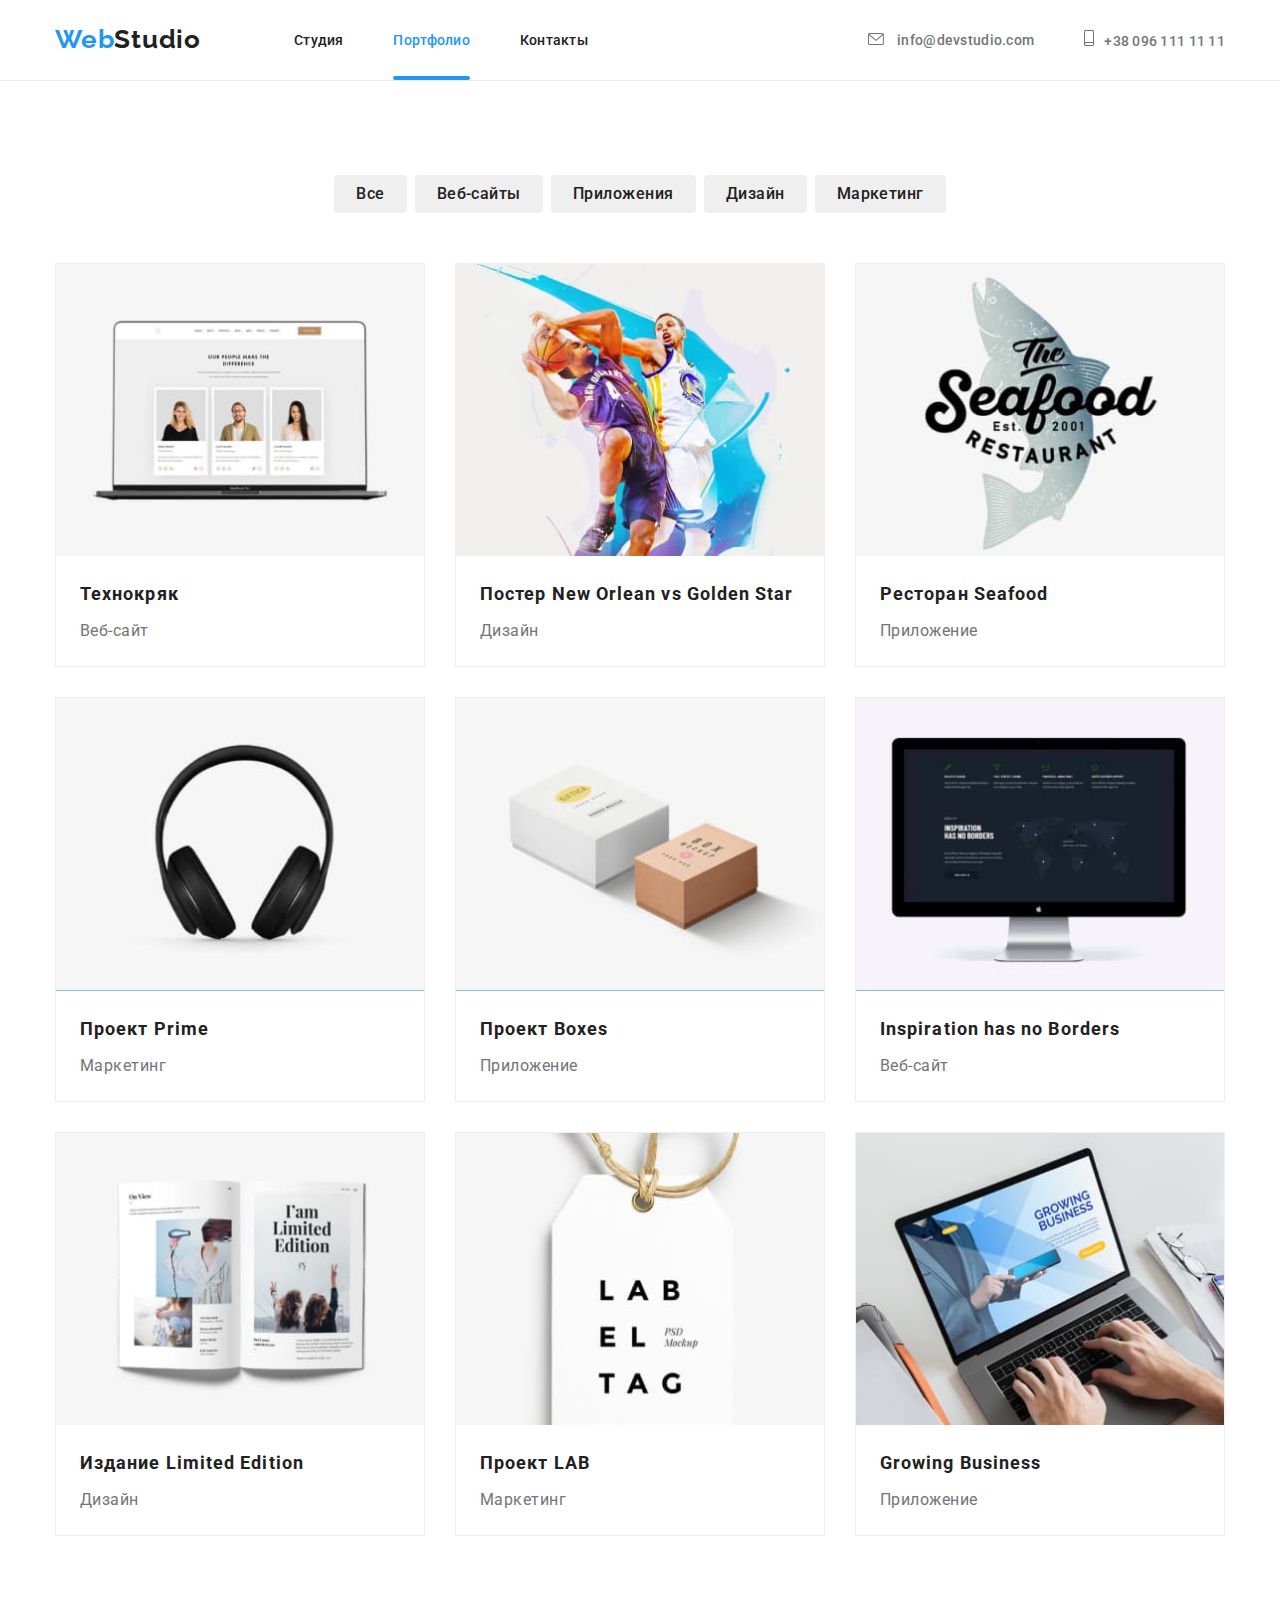
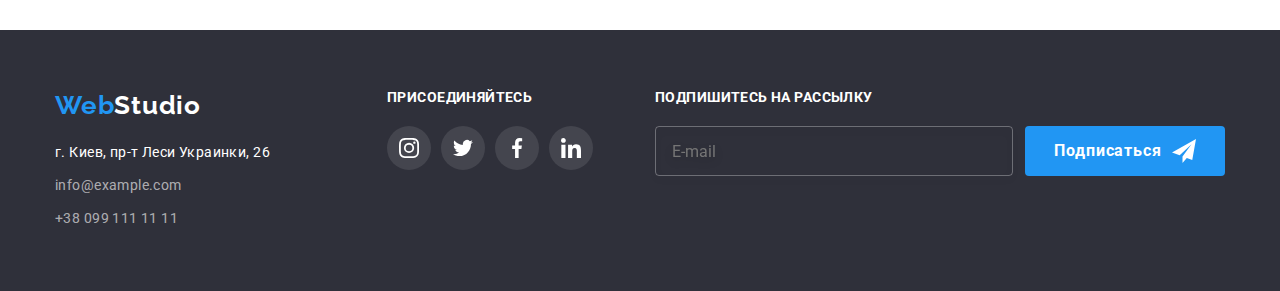
==== portfolio.html @ d8087ea6 "Initial commit" ====
<!DOCTYPE html>
<html lang="ru">
    <head>
        <meta charset="UTF-8">
        <meta name="viewport" content="width=device-width, initial-scale=1.0">
        <meta http-equiv="X-UA-Compatible" content="IE=Edge">
        <title>WebStudio Portfolio</title>
        <link rel="stylesheet" href="https://cdnjs.cloudflare.com/ajax/libs/modern-normalize/1.0.0/modern-normalize.min.css">
        <link rel="preconnect" href="https://fonts.gstatic.com">
        <link href="https://fonts.googleapis.com/css2?family=Raleway:wght@700&family=Roboto:wght@400;500;700;900&display=swap"
            rel="stylesheet">
        <link rel="stylesheet" href="./css/styles.css">
        <link rel="stylesheet" href="./css/main.css">
    </head>

    <body>
            <header class="header">
                <div class="container header__container">
                    <nav class="navigation">
                        <a href="./index.html" class="logo link">Web<span class="logo__text--dark">Studio</span></a>
                        <ul class="list navigation__list">
                            <li class="navigation__item"><a class="link navigation__link"
                                    href="./index.html">Студия</a>
                            </li>
                            <li class="navigation__item"><a class="link navigation__link navigation__link--current" href="./portfolio.html">Портфолио</a>
                            </li>
                            <li class="navigation__item"><a class="link navigation__link" href="">Контакты</a></li>
                        </ul>
                    </nav>
                    <ul class="list contacts">
                        <li class="contacts__item">
                            <a class="link contacts__link" href="mailto:info@devstudio.com">
                                <svg class="contacts__icon--envelope">
                                    <use href="./images/sprite.svg#icon-envelope"></use>
                                </svg>
                                info@devstudio.com
                            </a>
                        </li>
                        <li class="contacts__item">
                            <a class="link contacts__link" href="tel:+380961111111">
                                <svg class="contacts__icon--smartphone">
                                    <use href="./images/sprite.svg#icon-smartphone"></use>
                                </svg>+38 096 111 11 11</a>
                        </li>
                    </ul>
                </div>
            </header>

        <main>
            <section class="portfolio__section">
                <div class="container">
                    <h1 class="portfolio__title--visually-hidden">Портфолио</h1>
                <ul class="list filter__list">
                    <li class="list filter__item"><button type="button" class="filter__button link">Все</button></li>
                    <li class="list filter__item"><button type="button" class="filter__button link">Веб-сайты</button></li>
                    <li class="list filter__item"><button type="button" class="filter__button link">Приложения</button></li>
                    <li class="list filter__item"><button type="button" class="filter__button link">Дизайн</button></li>
                    <li class="list filter__item"><button type="button" class="filter__button link">Маркетинг</button></li>
                </ul>
                <ul class="list portfolio__list">
                    <li class="portfolio__card item">
                        <a class="link portfolio__link" href="">
                            <div class="portfolio__thumb">
                                <img src="./images/portfolio1.jpg" width="370" alt="карточки с персональными данными и фотографиями людей на экране ноутбука">
                                <div class="portfolio__overley">
                                    <p class="portfolio__overley-text">Технокряк это современная площадка распространения коронавируса. Компании используют эту платформу для цифрового
                                        шпионажа и атак на защищённые сервера конкурентов.</p>
                                </div>
                            </div>
                            <div class="portfolio__label">
                                <h2 class="portfolio__subtitle">Технокряк</h2>
                                <p class="portfolio__type">Веб-сайт</p>
                            </div>
                        </a>
                    </li>
                    <li class="portfolio__card item">
                        <a class="link portfolio__link" href="">
                            <div class="portfolio__thumb">
                                <img src="./images/portfolio2.jpg" width="370"
                                    alt="два баскетболиста из команд New Orlean и Golden Star в прыжке борятся за мяч">
                                <div class="portfolio__overley">
                                    <p class="">Технокряк это современная площадка распространения коронавируса. Компании
                                        используют эту платформу для цифрового
                                        шпионажа и атак на защищённые сервера конкурентов.</p>
                                </div>
                            </div>
                            <div class="portfolio__label">
                                <h2 class="portfolio__subtitle">Постер New Orlean vs Golden Star</h2>
                                <p class="portfolio__type">Дизайн</p>
                            </div>
                        </a>
                    </li>
                    <li class="portfolio__card item">
                        <a class="link portfolio__link" href="">
                            <div class="portfolio__thumb">
                                <img src="./images/portfolio3.jpg" width="370" alt="логотип ресторана Сиафуд на котором изображена форель">
                                <div class="portfolio__overley">
                                    <p class="">Технокряк это современная площадка распространения коронавируса. Компании
                                        используют эту платформу для цифрового
                                        шпионажа и атак на защищённые сервера конкурентов.</p>
                                </div>
                            </div>
                            <div class="portfolio__label">
                                <h2 class="portfolio__subtitle">Ресторан Seafood</h2>
                                <p class="portfolio__type">Приложение</p>
                            </div>
                        </a>
                    </li>
                    <li class="portfolio__card item">
                        <a class="link portfolio__link" href="">
                            <div class="portfolio__thumb">
                                <img src="./images/portfolio4.jpg" width="370" alt="черные студийные радио наушники">
                                <div class="portfolio__overley">
                                    <p class="">Технокряк это современная площадка распространения коронавируса. Компании
                                        используют эту платформу для цифрового
                                        шпионажа и атак на защищённые сервера конкурентов.</p>
                                </div>
                            </div>
                            <div class="portfolio__label">
                                <h2 class="portfolio__subtitle">Проект Prime</h2>
                                <p class="portfolio__type">Маркетинг</p>
                            </div>
                        </a>
                    </li>
                    <li class="portfolio__card item">
                        <a class="link portfolio__link" href="">
                            <div class="portfolio__thumb">
                                <img src="./images/portfolio5.jpg" width="370" alt="две коробки разных цветов и размеров с логотипами Boxes">
                                <div class="portfolio__overley">
                                    <p class="">Технокряк это современная площадка распространения коронавируса. Компании
                                        используют эту платформу для цифрового
                                        шпионажа и атак на защищённые сервера конкурентов.</p>
                                </div>
                            </div>
                           <div class="portfolio__label">
                               <h2 class="portfolio__subtitle">Проект Boxes</h2>
                               <p class="portfolio__type">Приложение</p>
                           </div>
                        </a>
                    </li>
                    <li class="portfolio__card item">
                        <a class="link portfolio__link" href="">
                            <div class="portfolio__thumb">
                                <img src="./images/portfolio6.jpg" width="370" 
                                alt="станица вдохновляющего сайта Inspiration has no Borders на экране компьютера">
                                <div class="portfolio__overley">
                                    <p class="">Технокряк это современная площадка распространения коронавируса. Компании
                                        используют эту платформу для цифрового
                                        шпионажа и атак на защищённые сервера конкурентов.</p>
                                </div>
                            </div>
                            <div class="portfolio__label">
                                <h2 class="portfolio__subtitle">Inspiration has no Borders</h2>
                                <p class="portfolio__type">Веб-сайт</p>
                            </div>
                        </a>
                    </li>
                    <li class="portfolio__card item">
                        <a class="link portfolio__link" href="">
                            <div class="portfolio__thumb">
                                <img src="./images/portfolio7.jpg" width="370" alt="развернутая страница шикарной книги издания Limited Edition">
                                <div class="portfolio__overley">
                                    <p class="">Технокряк это современная площадка распространения коронавируса. Компании
                                        используют эту платформу для цифрового
                                        шпионажа и атак на защищённые сервера конкурентов.</p>
                                </div>
                            </div>
                            <div class="portfolio__label">
                                <h2 class="portfolio__subtitle">Издание Limited Edition</h2>
                                <p class="portfolio__type">Дизайн</p>
                            </div>
                        </a>
                    </li>
                    <li class="portfolio__card item">
                        <a class="link portfolio__link" href="">
                            <div class="portfolio__thumb">
                                <img src="./images/portfolio8.jpg" width="370" alt="стильный ярлык для одежды с логотипом LAB">
                                <div class="portfolio__overley">
                                    <p class="">Технокряк это современная площадка распространения коронавируса. Компании
                                        используют эту платформу для цифрового
                                        шпионажа и атак на защищённые сервера конкурентов.</p>
                                </div>
                            </div>
                            <div class="portfolio__label">
                                <h2 class="portfolio__subtitle">Проект LAB</h2>
                                <p class="portfolio__type">Маркетинг</p>
                            </div>
                        </a>
                    </li>
                    <li class="portfolio__card item">
                        <a class="link portfolio__link" href="">
                            <div class="portfolio__thumb">
                                <img src="./images/portfolio9.jpg" width="370" 
                                    alt="на рабочем столе в руках бизнесмена ноутбук с открытым приложением Growing Business">
                                <div class="portfolio__overley">
                                    <p class="">Технокряк это современная площадка распространения коронавируса. Компании
                                        используют эту платформу для цифрового
                                        шпионажа и атак на защищённые сервера конкурентов.</p>
                                </div>
                            </div>
                            <div class="portfolio__label">
                                <h2 class="portfolio__subtitle">Growing Business</h2>
                                <p class="portfolio__type">Приложение</p>
                            </div>
                        </a>
                    </li>
                </ul>
                </div>
            </section>
        </main>

        <footer class="footer">
            <div class="container footer__container">
                <div class="footer__addresses">
                    <a href="./index.html" class="logo link">Web<span class="logo__text--light ">Studio</span></a>
                    <address class="addresses">
                        <ul class="list">
                            <li class="addresses__item"><a class="link addresses__link addresses__link--bold"
                                    href="https://goo.gl/maps/jDDkmHE5Bs7uJv8Z7" target="_blank" rel="noopener noreferrer">г.
                                    Киев, пр-т
                                    Леси Украинки, 26</a></li>
                            <li class="addresses__item"><a class="link addresses__link"
                                    href="info@example.com">info@example.com</a></li>
                            <li class="addresses__item"><a class="link addresses__link" href="+380991111111">+38 099
                                    111 11 11</a></li>
                        </ul>
                    </address>
                </div>
                <div class="">
                    <h3 class="footer__subtitle">присоединяйтесь</h3>
                    <ul class="list social-list social-list--footer">
                        <li class="social-list__item">
                            <a href="" class="social-list__link social-list__link--footer" target="_blank"
                                rel="noopener noreferrer" aria-label="instagram">
                                <svg class="social-list__icon social-list__icon--footer" width="20" height="20">
                                    <use href="./images/sprite.svg#icon-instagram"></use>
                                </svg>
                            </a>
                        </li>
                        <li class="social-list__item">
                            <a href="" class="social-list__link social-list__link--footer" target="_blank"
                                rel="noopener noreferrer" aria-label="twitter">
                                <svg class="social-list__icon social-list__icon--footer" width="20" height="20">
                                    <use href="./images/sprite.svg#icon-twitter"></use>
                                </svg>
                            </a>
                        </li>
                        <li class="social-list__item">
                            <a href="" class="social-list__link social-list__link--footer" target="_blank"
                                rel="noopener noreferrer" aria-label="facebook">
                                <svg class="social-list__icon social-list__icon--footer" width="20" height="20">
                                    <use href="./images/sprite.svg#icon-facebook"></use>
                                </svg>
                            </a>
                        </li>
                        <li class="social-list__item">
                            <a href="" class="social-list__link social-list__link--footer" target="_blank"
                                rel="noopener noreferrer" aria-label="linkedin">
                                <svg class="social-list__icon social-list__icon--footer" width="20" height="20">
                                    <use href="./images/sprite.svg#icon-linkedin"></use>
                                </svg>
                            </a>
                        </li>
                    </ul>
                </div>
        
                <section class="">
                    <h3 class="footer__subtitle">Подпишитесь на рассылку</h3>
                    <form class="form-subscribe">
                        <!-- <label  for="mail-subscribe">Имя</label> -->
                        <input type="email" name="email-subscribe" class="form-subscribe__mail" id="mail-subscribe"
                            placeholder="E-mail">
                        <button class="button form-subscribe__button" type="submit">Подписаться
                            <svg class="form-subscribe__icon" widht="24" height="24">
                                <use href="./images/sprite.svg#icon-send"></use>
                            </svg>
                        </button>
                    </form>
                </section>
            </div>
        
        </footer>

        <script src="./js/modal.js"></script>
    </body>
</html>
---- css/main.css ----
/*! modern-normalize v1.0.0 | MIT License | https://github.com/sindresorhus/modern-normalize */
*, ::after, ::before {
  box-sizing: border-box;
}

:root {
  -moz-tab-size: 4;
  tab-size: 4;
}

html {
  line-height: 1.15;
  -webkit-text-size-adjust: 100%;
}

body {
  margin: 0;
}

body {
  font-family: system-ui,-apple-system,'Segoe UI',Roboto,Helvetica,Arial,sans-serif,'Apple Color Emoji','Segoe UI Emoji';
}

hr {
  height: 0;
  color: inherit;
}

abbr[title] {
  text-decoration: underline dotted;
}

b, strong {
  font-weight: bolder;
}

code, kbd, pre, samp {
  font-family: ui-monospace,SFMono-Regular,Consolas,'Liberation Mono',Menlo,monospace;
  font-size: 1em;
}

small {
  font-size: 80%;
}

sub, sup {
  font-size: 75%;
  line-height: 0;
  position: relative;
  vertical-align: baseline;
}

sub {
  bottom: -.25em;
}

sup {
  top: -.5em;
}

table {
  text-indent: 0;
  border-color: inherit;
}

button, input, optgroup, select, textarea {
  font-family: inherit;
  font-size: 100%;
  line-height: 1.15;
  margin: 0;
}

button, select {
  text-transform: none;
}

[type=button], [type=reset], [type=submit], button {
  -webkit-appearance: button;
}

::-moz-focus-inner {
  border-style: none;
  padding: 0;
}

:-moz-focusring {
  outline: 1px dotted ButtonText;
}

:-moz-ui-invalid {
  box-shadow: none;
}

legend {
  padding: 0;
}

progress {
  vertical-align: baseline;
}

::-webkit-inner-spin-button, ::-webkit-outer-spin-button {
  height: auto;
}

[type=search] {
  -webkit-appearance: textfield;
  outline-offset: -2px;
}

::-webkit-search-decoration {
  -webkit-appearance: none;
}

::-webkit-file-upload-button {
  -webkit-appearance: button;
  font: inherit;
}

summary {
  display: list-item;
}

:root {
  --grid-column: 3;
  --grid-column-features: 4;
  --grid-column-clients: 6;
}

html {
  box-sizing: border-box;
}

*,
*::after,
*::before {
  box-sizing: inherit;
}

h1,
h2,
h3,
h4,
p {
  margin-top: 0;
  margin-bottom: 0;
}

body {
  font-family: "Roboto", sans-serif, noto, segoe ui, arial;
  color: #212121;
  background-color: #fff;
}

img {
  display: block;
  max-width: 100%;
  height: auto;
}

.link {
  text-decoration: none;
}

.list {
  list-style: none;
  margin: 0;
  padding: 0;
}

.container {
  width: 1200px;
  padding-left: 15px;
  padding-right: 15px;
  margin-left: auto;
  margin-right: auto;
}

.title {
  margin-bottom: 50px;
  font-size: 36px;
  line-height: 1.17;
  text-align: center;
  letter-spacing: 0.03em;
}

.logo {
  padding-top: 24px;
  padding-bottom: 25px;
  font-family: Raleway;
  font-weight: 700;
  font-size: 26px;
  line-height: 1.19;
  letter-spacing: 0.03em;
  color: #2196f3;
}

.logo__text--dark {
  color: #212121;
}

.logo__text--light {
  color: #fff;
}

.button {
  align-items: center;
  vertical-align: center;
  width: 200px;
  height: 50px;
  border: 0;
  padding: 0;
  cursor: pointer;
  border-radius: 4px;
  background-color: #2196f3;
  color: #fff;
  fill: #fff;
  font-weight: 700;
  font-size: 16px;
  line-height: 1.88;
  letter-spacing: 0.06rem;
}

.social-list {
  display: flex;
  justify-content: center;
}

.social-list__item:not(:last-child) {
  margin-right: 10px;
}

.social-list__icon {
  fill: #afb1b8;
}

.social-list__link:focus .social-list__icon,
.social-list__link:hover .social-list__icon {
  fill: #fff;
}

.social-list__icon--footer {
  fill: #fff;
}

.social-list__link {
  display: flex;
  align-items: center;
  justify-content: center;
  width: 44px;
  height: 44px;
  background-color: #fff;
  border-radius: 50%;
  transition: background-color 250ms cubic-bezier(0.4, 0, 0.2, 1), fill 250ms cubic-bezier(0.4, 0, 0.2, 1);
}

.social-list__link:focus, .social-list__link:hover {
  background-color: #2196f3;
}

.social-list__link--footer {
  background-color: rgba(255, 255, 255, 0.1);
}

.backdrop {
  position: fixed;
  top: 0;
  left: 0;
  width: 100%;
  height: 100%;
  background-color: rgba(0, 0, 0, 0.2);
  opacity: 1;
  transition: opacity 250ms cubic-bezier(0.4, 0, 0.2, 1);
  z-index: 10;
}

.backdrop--hidden {
  /* visibility: hidden; */
  opacity: 0;
  pointer-events: none;
}

.modal {
  position: absolute;
  top: 50%;
  left: 50%;
  transform: translate(-50%, -50%);
  width: 528px;
  height: 581px;
  background-color: #fff;
  border-radius: 4px;
}

.modal__close-button {
  display: flex;
  justify-content: end;
  margin-top: 8px;
  margin-left: auto;
  margin-right: 8px;
  padding: 6px;
  width: 30px;
  height: 30px;
  background-color: transparent;
  border-radius: 50%;
  border: 1px solid rgba(0, 0, 0, 0.1);
  cursor: pointer;
}

.modal__close-img {
  fill: #212121;
}

.modal__close-button:focus .modal__close-img,
.modal__close-button:hover .modal__close-img {
  fill: #2196f3;
}

.modal__title {
  text-align: center;
  padding: 2px 40px 12px 40px;
  font-weight: 700;
  font-size: 20px;
  line-height: 1.15;
  letter-spacing: 0.03em;
  color: #212121;
}

.form-order__field {
  position: relative;
  margin-right: 40px;
  margin-left: 40px;
}

.form-order__field + .form-order__field {
  margin-top: 10px;
}

.form-order__label {
  display: block;
  margin-bottom: 4px;
  font-size: 12px;
  line-height: 1.17;
  letter-spacing: 0.01em;
  color: #757575;
}

.form-order__input {
  width: 448px;
  height: 40px;
  padding-left: 36px;
  border-radius: 4px;
  border: 1px solid rgba(33, 33, 33, 0.2);
  transition: border 250ms cubic-bezier(0.4, 0, 0.2, 1);
}

.form-order__input:hover, .form-order__input:focus {
  outline: none;
  border: 1px solid #2196f3;
}

.form-order__icon {
  position: absolute;
  left: 12px;
  bottom: 11px;
  width: 18px;
  fill: #212121;
  transition: fill 250ms cubic-bezier(0.4, 0, 0.2, 1);
}

.form-order__input:hover + .form-order__icon,
.form-order__input:focus + .form-order__icon {
  fill: #2196f3;
}

.form-order__comment {
  padding: 12px 16px;
  resize: none;
  height: 120px;
}

.form-order__comment::placeholder {
  color: rgba(117, 117, 117, 0.5);
}

.form-order__text {
  display: flex;
  align-items: center;
  font-size: 14px;
  line-height: 1.71;
  letter-spacing: 0.03em;
  color: #757575;
}

.form-order__conditions {
  margin-left: 5px;
  color: #2196f3;
  text-decoration-line: underline;
}

.form-order__checkbox {
  /* -webkit-appearance: none;
    -moz-appearance: none;
    appearance: none; */
  position: absolute;
  width: 1px;
  height: 1px;
  margin: 1px;
  border: 0;
  padding-top: 10px;
  clip: rect(0 0 0 0);
  overflow: hidden;
}

.form-order__icon-check {
  width: 16px;
  height: 15px;
  margin-right: 7px;
  border: 2px solid #212121;
  border-radius: 2px;
  transition: border 250ms cubic-bezier(0.4, 0, 0.2, 1);
}

.form-order__checkbox:checked + .form-order__icon-check {
  border-color: transparent;
  background-color: #2196f3;
  background-size: contain;
  background-origin: border-box;
}

.form-order__submit {
  margin-top: 30px;
  margin-left: 165px;
  margin-right: 163px;
  box-shadow: 0px 4px 4px rgba(0, 0, 0, 0.15);
}

.form-subscribe {
  display: flex;
  align-items: center;
  justify-content: space-between;
  --grid-column: 2;
  width: calc((1200px - var(--grid-column) * 30px) / var(--grid-column));
}

.form-subscribe__mail {
  color: #f5f4fa;
  height: 50px;
  width: 358px;
  background-color: transparent;
  filter: drop-shadow(0px 4px 4px rgba(0, 0, 0, 0.15));
  border-radius: 4px;
  padding-left: 16px;
  border: 1px solid rgba(255, 255, 255, 0.3);
  transition: border 250ms cubic-bezier(0.4, 0, 0.2, 1);
}

.form-subscribe__mail:focus, .form-subscribe__mail:hover {
  border-color: #2196f3;
  outline: none;
}

.form-subscribe__button {
  display: flex;
  justify-content: center;
}

.form-subscribe__icon {
  width: 24px;
  fill: currentColor;
  margin-left: 10px;
}

.header {
  border-bottom: 1px solid #ececec;
}

.header__container {
  display: flex;
  align-items: center;
  justify-content: space-between;
}

.navigation {
  display: flex;
  align-items: center;
}

.navigation__list {
  display: flex;
  justify-content: space-between;
  align-items: center;
  width: 294px;
  margin-left: 93px;
}

.navigation__link {
  position: relative;
  padding-top: 32px;
  padding-bottom: 32px;
  font-weight: 500;
  font-size: 14px;
  line-height: 1.14;
  letter-spacing: 0.02em;
  color: #212121;
  transition: color 250ms cubic-bezier(0.4, 0, 0.2, 1);
}

.navigation__link:hover, .navigation__link:focus {
  color: #2196f3;
}

.navigation__link--current {
  color: #2196f3;
}

.navigation__link--current::after {
  content: "";
  position: absolute;
  display: block;
  width: 100%;
  height: 4px;
  bottom: 0;
  border-radius: 2px;
  background-color: #2196f3;
  transition: background-color 250ms cubic-bezier(0.4, 0, 0.2, 1);
}

.contacts {
  display: flex;
  align-items: center;
}

.contacts__item:not(:last-child) {
  margin-right: 50px;
}

.contacts__link {
  font-weight: 500;
  font-size: 14px;
  line-height: 1.14;
  letter-spacing: 0.02em;
  color: #757575;
  transition: color 250ms cubic-bezier(0.4, 0, 0.2, 1);
}

.contacts__link:hover, .contacts__link:focus {
  color: #2196f3;
}

.contacts__icon--envelope, .contacts__icon--smartphone {
  margin-right: 10px;
  fill: currentColor;
  transition: fill 250ms cubic-bezier(0.4, 0, 0.2, 1);
}

.contacts__icon--envelope {
  width: 16px;
  height: 12px;
}

.contacts__icon--smartphone {
  width: 10px;
  height: 16px;
}

.hero {
  display: flex;
  padding-top: 200px;
  padding-bottom: 200px;
  max-width: 1600px;
  height: auto;
  text-align: center;
  margin-left: auto;
  margin-right: auto;
  background-color: #2f303a;
  background-image: linear-gradient(to top, rgba(47, 48, 58, 0.4), rgba(47, 48, 58, 0.4)), url(../images/hero.jpg);
  background-position: top right;
  background-repeat: no-repeat;
}

.hero__title {
  width: 696px;
  height: 120px;
  margin-left: auto;
  margin-right: auto;
  margin-bottom: 30px;
  font-weight: 900;
  font-size: 44px;
  line-height: 1.36;
  letter-spacing: 0.06em;
  text-transform: uppercase;
  color: #fff;
}

.features {
  padding-top: 94px;
  padding-bottom: 94px;
}

.features__title--visually-hidden {
  position: absolute !important;
  clip: rect(1px 1px 1px 1px);
  clip: rect(1px, 1px, 1px, 1px);
  padding: 0 !important;
  border: 0 !important;
  height: 1px !important;
  width: 1px !important;
  overflow: hidden;
}

.features__list {
  display: flex;
  flex-wrap: wrap;
  margin-top: -30px;
  margin-left: -30px;
}

.features__item {
  margin-top: 30px;
  margin-left: 30px;
  flex-basis: calc( (100% - var(--grid-column-features) * 30px) / var(--grid-column-features));
}

.features__bcg-image {
  display: flex;
  align-items: center;
  justify-content: center;
  width: calc( (1200 - var(--grid-column-features) * 30px) / var(--grid-column-features));
  height: 120px;
  border-radius: 4px;
  background-color: #f5f4fa;
  background-image: url(./images/sprite.svg#icon-antenna);
}

.features__subtitle {
  margin-top: 30px;
  margin-bottom: 10px;
  font-size: 14px;
  line-height: 1.14;
  letter-spacing: 3%;
  text-transform: uppercase;
}

.features__description {
  font-size: 14px;
  line-height: 1.71;
  letter-spacing: 0.03em;
  color: #757575;
}

.practice__list {
  display: flex;
  flex-wrap: wrap;
  margin-top: -30px;
  margin-left: -30px;
  padding-bottom: 94px;
}

.practice__item {
  position: relative;
  margin-top: 30px;
  margin-left: 30px;
  flex-basis: calc((100% - var(--grid-column) * 30px) / var(--grid-column));
}

.practice__subtitle {
  position: absolute;
  text-align: center;
  width: 100%;
  bottom: 0;
  padding-top: 27px;
  padding-bottom: 27px;
  font-size: 14px;
  line-height: 1.14;
  letter-spacing: 0.03em;
  text-transform: uppercase;
  color: #fff;
  background-color: rgba(47, 48, 58, 0.8);
}

.team {
  padding-top: 94px;
  padding-bottom: 94px;
  background-color: #f5f4fa;
}

.team__list {
  display: flex;
  flex-wrap: wrap;
  margin-top: -30px;
  margin-left: -30px;
}

.team__item {
  margin-top: 30px;
  margin-left: 30px;
  flex-basis: calc( (100% - var(--grid-column-features) * 30px) / var(--grid-column-features));
}

.team__card {
  padding: 30px 0;
  background-color: #fff;
  box-shadow: 0px 1px 3px rgba(0, 0, 0, 0.12), 0px 1px 1px rgba(0, 0, 0, 0.14), 0px 2px 1px rgba(0, 0, 0, 0.2);
  border-radius: 0px 0px 4px 4px;
}

.team__subtitle {
  text-align: center;
  margin-bottom: 10px;
  font-weight: 500;
  font-size: 16px;
  line-height: 1.19;
  letter-spacing: 0.03em;
}

.team__description {
  text-align: center;
  margin-bottom: 16px;
  font-size: 16px;
  line-height: 1.19;
  letter-spacing: 0.03em;
  color: #757575;
}

.clients {
  padding-top: 94px;
  padding-bottom: 94px;
}

.clients__card {
  width: calc( (1170px - var(--grid-column-clients) * 30px) / var(--grid-column-clients));
}

.clients__icon {
  fill: #afb1b8;
  transition: fill 250ms cubic-bezier(0.4, 0, 0.2, 1), border 250ms cubic-bezier(0.4, 0, 0.2, 1);
}

.clients__link {
  display: flex;
  align-items: center;
  justify-content: center;
  width: calc( (1200px - var(--grid-column-clients) * 30px) / var(--grid-column-clients));
  height: 90px;
  background-color: #fff;
  border: 1px solid #afb1b8;
  border-radius: 4px;
  transition: fill 250ms cubic-bezier(0.4, 0, 0.2, 1), border 250ms cubic-bezier(0.4, 0, 0.2, 1);
}

.clients__list {
  display: flex;
  justify-content: space-between;
}

.clients__link:focus .clients__icon,
.clients__link:hover .clients__icon {
  fill: #2196f3;
}

.clients__link:focus,
.clients__link:hover {
  border: 1px solid #2196f3;
}

.footer {
  background-color: #2f303a;
  padding-top: 60px;
  padding-bottom: 60px;
}

.footer__container {
  display: flex;
  justify-content: space-between;
}

.addresses {
  padding-top: 20px;
}

.addresses__item {
  font-style: normal;
  font-weight: normal;
  font-size: 14px;
  line-height: 1.71;
  letter-spacing: 0.03em;
}

.addresses__item:not(:last-child) {
  margin-bottom: 9px;
}

.addresses__link {
  color: #ffffff9e;
  transition: color 250ms cubic-bezier(0.4, 0, 0.2, 1);
}

.addresses__link:hover, .addresses__link:focus {
  color: #2196f3;
}

.addresses__link--bold {
  color: #fff;
  transition: 250ms cubic-bezier(0.4, 0, 0.2, 1);
}

.footer__addresses {
  width: calc( (1200px - var(--grid-column-features) * 30px) / var(--grid-column-features));
}

.footer__subtitle {
  font-size: 14px;
  line-height: 1.14;
  letter-spacing: 0.03em;
  text-transform: uppercase;
  color: #fff;
  margin-bottom: 20px;
}

.portfolio__section {
  padding-top: 94px;
  padding-bottom: 94px;
}

.portfolio__title--visually-hidden {
  position: absolute !important;
  overflow: hidden;
  clip: rect(1px 1px 1px 1px);
  clip: rect(1px, 1px, 1px, 1px);
  padding: 0 !important;
  border: 0 !important;
  height: 1px !important;
  width: 1px !important;
}

.filter__list {
  display: flex;
  justify-content: center;
}

.filter__button {
  display: inline;
  min-height: 38px;
  padding-left: 22px;
  padding-right: 22px;
  border: 0;
  cursor: pointer;
  font-family: inherit;
  font-weight: 500;
  font-size: 16px;
  line-height: 1.63;
  letter-spacing: 0.03em;
  color: #212121;
  border-radius: 4px;
  transition: color 250ms cubic-bezier(0.4, 0, 0.2, 1), background-color 250ms cubic-bezier(0.4, 0, 0.2, 1), box-shadow 250ms cubic-bezier(0.4, 0, 0.2, 1);
}

.filter__button:hover, .filter__button:focus {
  color: #fff;
  background-color: #2196f3;
  box-shadow: 0px 3px 1px rgba(0, 0, 0, 0.1), 0px 1px 2px rgba(0, 0, 0, 0.08), 0px 2px 2px rgba(0, 0, 0, 0.12);
}

.filter__item + .filter__item {
  margin-left: 8px;
}

.portfolio__list {
  display: flex;
  flex-wrap: wrap;
  margin-left: -30px;
  margin-top: 20px;
  padding: 0;
}

.portfolio__card {
  margin-top: 30px;
  margin-left: 30px;
  flex-basis: calc((100% - var(--grid-column) * 30px) / var(--grid-column));
}

.portfolio__label {
  padding: 20px 24px;
}

.portfolio__subtitle {
  font-size: 18px;
  line-height: 2;
  letter-spacing: 0.06em;
  color: #212121;
  margin-bottom: 4px;
  color: #212121;
}

.portfolio__type {
  font-weight: 400;
  font-size: 16px;
  line-height: 1.88;
  letter-spacing: 0.03em;
  color: #757575;
}

.portfolio__card {
  flex-basis: calc((100% - 30px * var(--grid-column)) / var(--grid-column));
  border: 1px solid #eeeeee;
  transition: box-shadow 250ms cubic-bezier(0.4, 0, 0.2, 1);
}

.portfolio__card:focus-within, .portfolio__card:hover {
  box-shadow: 0px 1px 1px rgba(0, 0, 0, 0.12), 0px 4px 4px rgba(0, 0, 0, 0.06), 1px 4px 6px rgba(0, 0, 0, 0.16);
}

.portfolio__thumb {
  position: relative;
  overflow: hidden;
}

.portfolio__overley {
  display: block;
  position: absolute;
  padding: 63px 24px;
  top: 0;
  left: 0;
  width: 100%;
  height: 100%;
  font-size: 18px;
  line-height: 1.56;
  letter-spacing: 0.03em;
  color: #fff;
  background-color: rgba(33, 150, 243, 0.9);
  transform: translateY(100%);
  transition: transform 250ms cubic-bezier(0.4, 0, 0.2, 1);
}

.portfolio__card:focus .portfolio__overley,
.portfolio__card:hover .portfolio__overley {
  transform: translateY(0);
}
/*# sourceMappingURL=main.css.map */
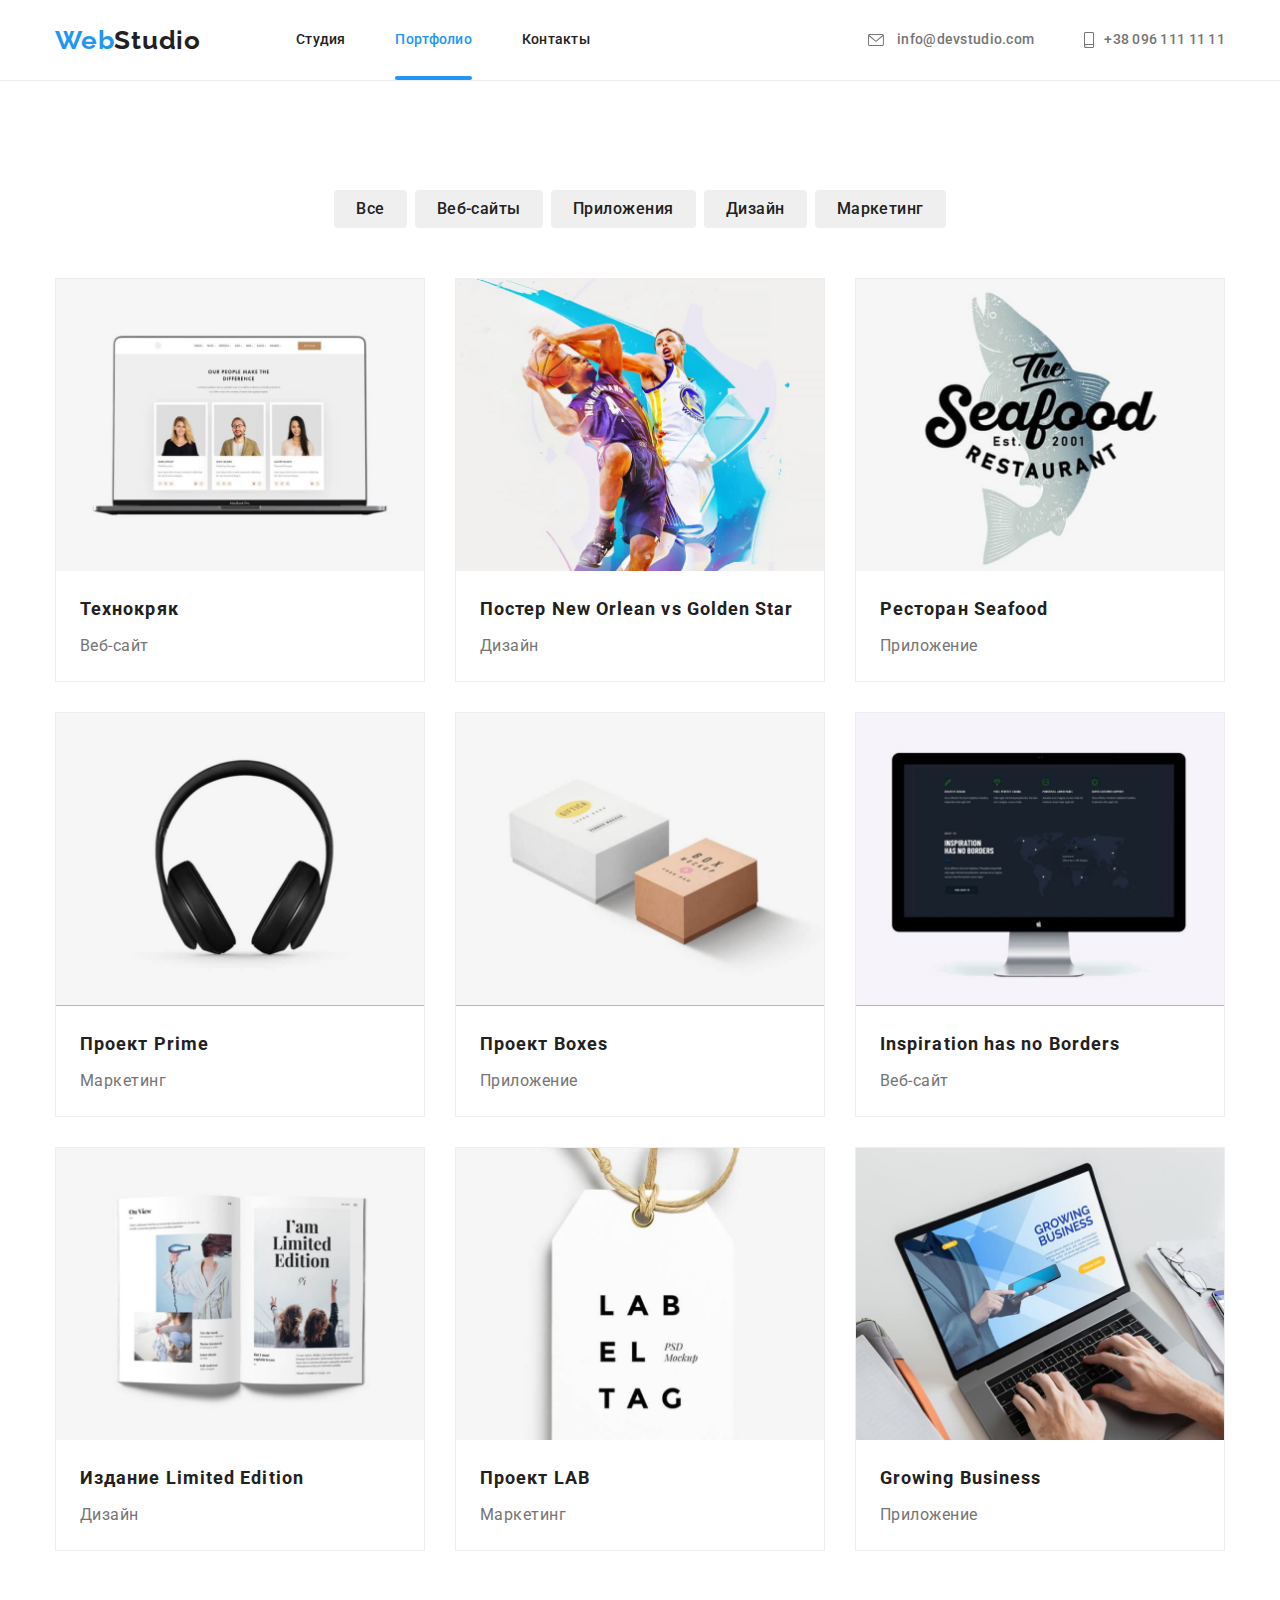
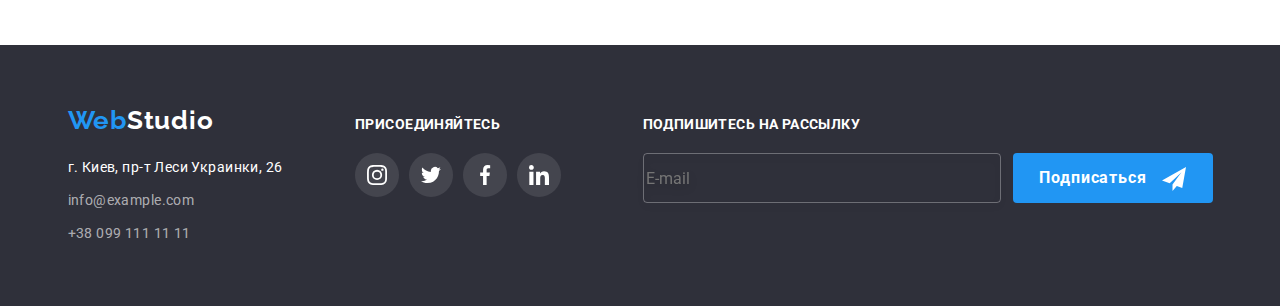
==== commit aab5c7dd: "adds responsive graphics" ====
--- a/portfolio.html
+++ b/portfolio.html
@@ -9,42 +9,81 @@
         <link rel="preconnect" href="https://fonts.gstatic.com">
         <link href="https://fonts.googleapis.com/css2?family=Raleway:wght@700&family=Roboto:wght@400;500;700;900&display=swap"
             rel="stylesheet">
-        <link rel="stylesheet" href="./css/styles.css">
-        <link rel="stylesheet" href="./css/main.css">
+        <link rel="stylesheet" href="./css/main.min.css">
     </head>
 
     <body>
-            <header class="header">
-                <div class="container header__container">
-                    <nav class="navigation">
-                        <a href="./index.html" class="logo link">Web<span class="logo__text--dark">Studio</span></a>
-                        <ul class="list navigation__list">
-                            <li class="navigation__item"><a class="link navigation__link"
-                                    href="./index.html">Студия</a>
+    <header class="header">
+        <div class="container header__container">
+            <a href="./index.html" class="logo link">Web<span class="logo__text--dark">Studio</span></a>
+            <div class="header__menu" id="menu-container" data-menu>
+                <nav class="navigation">
+                    <ul class="navigation__list list">
+                        <li class="navigation__item"><a class="link navigation__link"
+                                href="./index.html">Студия</a>
+                        </li>
+                        <li class="navigation__item"><a class="link navigation__link navigation__link--current" href="./portfolio.html">Портфолио</a>
+                        </li>
+                        <li class="navigation__item"><a class="link navigation__link" href="">Контакты</a>
+                        </li>
+                    </ul>
+                </nav>
+                <ul class="contacts list">
+                    <li class="contacts__item">
+                        <a class="link contacts__link contacts__link--small" href="mailto:info@devstudio.com">
+                            <svg class="contacts__icon--envelope" width="14" height="10">
+                                <use href="./images/sprite.svg#icon-envelope"></use>
+                            </svg>
+                            info@devstudio.com
+                        </a>
+                    </li>
+                    <li class="contacts__item">
+                        <a class="link contacts__link contacts__link--accent" href="tel:+380961111111">
+                            <svg class="contacts__icon--smartphone" width="10" height="14">
+                                <use href="./images/sprite.svg#icon-smartphone"></use>
+                            </svg>+38 096 111 11 11</a>
+                    </li>
+                    <li class="contacts__item">
+                        <ul class="list menu__social-list">
+                            <li class="menu__social-item">
+                                <a href="" class="link menu__social-link" target="_blank" rel="noopener noreferrer"
+                                    aria-label="instagram">
+                                    Instagram
+                                </a>
                             </li>
-                            <li class="navigation__item"><a class="link navigation__link navigation__link--current" href="./portfolio.html">Портфолио</a>
+                            <li class="menu__social-item">
+                                <a href="" class="link menu__social-link" target="_blank" rel="noopener noreferrer"
+                                    aria-label="twitter">
+                                    Twitter
+                                </a>
                             </li>
-                            <li class="navigation__item"><a class="link navigation__link" href="">Контакты</a></li>
+                            <li class="menu__social-item">
+                                <a href="" class="link menu__social-link" target="_blank" rel="noopener noreferrer"
+                                    aria-label="facebook">
+                                    Facebook
+                                </a>
+                            </li>
+                            <li class="menu__social-item">
+                                <a href="" class="link menu__social-link" target="_blank" rel="noopener noreferrer"
+                                    aria-label="linkedin">
+                                    Linkedin
+                                </a>
+                            </li>
                         </ul>
-                    </nav>
-                    <ul class="list contacts">
-                        <li class="contacts__item">
-                            <a class="link contacts__link" href="mailto:info@devstudio.com">
-                                <svg class="contacts__icon--envelope">
-                                    <use href="./images/sprite.svg#icon-envelope"></use>
-                                </svg>
-                                info@devstudio.com
-                            </a>
-                        </li>
-                        <li class="contacts__item">
-                            <a class="link contacts__link" href="tel:+380961111111">
-                                <svg class="contacts__icon--smartphone">
-                                    <use href="./images/sprite.svg#icon-smartphone"></use>
-                                </svg>+38 096 111 11 11</a>
-                        </li>
-                    </ul>
-                </div>
-            </header>
+                    </li>
+                </ul>
+            </div>
+            <button type="button" class="menu__button is-open" aria-expanded="false" aria-controls="menu-container"
+                data-menu-button>
+                <svg class="manu__icon" width="40" height="40">
+                    <use class="manu__icon--menu" href="./images/sprite.svg#icon-menu"></use>
+                    <use class="manu__icon--close" href="./images/sprite.svg#icon-close_menu"></use>
+                </svg>
+            </button>
+    
+        </div>
+    
+    </header>
 
         <main>
             <section class="portfolio__section">
@@ -61,7 +100,15 @@
                     <li class="portfolio__card item">
                         <a class="link portfolio__link" href="">
                             <div class="portfolio__thumb">
-                                <img src="./images/portfolio1.jpg" width="370" alt="карточки с персональными данными и фотографиями людей на экране ноутбука">
+                                <picture>
+                                    <source srcset="./images/portfolio/portfoliolink1desktop.jpg 1х, ./images/portfolio/portfoliolink1desktop@2x.jpg 2x" media="(min-width: 1200px)"
+                                        type="image/jpeg">
+                                    <source srcset="./images/portfolio/portfoliolink1tablet.jpg 1х, ./images/portfolio/portfoliolink1tablet@2x.jpg 2x" media="(min-width: 768px)"
+                                        type="image/jpeg" />
+                                    <source srcset="./images/portfolio/portfoliolink1mobile.jpg 1х, ./images/portfolio/portfoliolink1mobile@2x.jpg 2x" media="(max-width: 767px)"
+                                        type="image/jpeg">
+                                    <img class="portfolio__img" src="./images/portfolio/portfoliolink1desktop.jpg" alt="карточки с персональными данными и фотографиями людей на экране ноутбука" width="450">
+                                </picture>
                                 <div class="portfolio__overley">
                                     <p class="portfolio__overley-text">Технокряк это современная площадка распространения коронавируса. Компании используют эту платформу для цифрового
                                         шпионажа и атак на защищённые сервера конкурентов.</p>
@@ -76,8 +123,16 @@
                     <li class="portfolio__card item">
                         <a class="link portfolio__link" href="">
                             <div class="portfolio__thumb">
-                                <img src="./images/portfolio2.jpg" width="370"
-                                    alt="два баскетболиста из команд New Orlean и Golden Star в прыжке борятся за мяч">
+                                <picture>
+                                    <source srcset="./images/portfolio/portfoliolink2desktop.jpg 1х, ./images/portfolio/portfoliolink2desktop@2x.jpg 2x"
+                                        media="(min-width: 1200px)" type="image/jpeg">
+                                    <source srcset="./images/portfolio/portfoliolink2tablet.jpg 1х, ./images/portfolio/portfoliolink2tablet@2x.jpg 2x"
+                                        media="(min-width: 768px)" type="image/jpeg" />
+                                    <source srcset="./images/portfolio/portfoliolink2mobile.jpg 1х, ./images/portfolio/portfoliolink2mobile@2x.jpg 2x"
+                                        media="(max-width: 767px)" type="image/jpeg">
+                                    <img class="portfolio__img" src="./images/portfolio/portfoliolink2desktop.jpg"
+                                        alt="два баскетболиста из команд New Orlean и Golden Star в прыжке борятся за мяч" width="450">
+                                </picture>
                                 <div class="portfolio__overley">
                                     <p class="">Технокряк это современная площадка распространения коронавируса. Компании
                                         используют эту платформу для цифрового
@@ -93,7 +148,16 @@
                     <li class="portfolio__card item">
                         <a class="link portfolio__link" href="">
                             <div class="portfolio__thumb">
-                                <img src="./images/portfolio3.jpg" width="370" alt="логотип ресторана Сиафуд на котором изображена форель">
+                                <picture>
+                                    <source srcset="./images/portfolio/portfoliolink3desktop.jpg 1х, ./images/portfolio/portfoliolink3desktop@2x.jpg 2x"
+                                        media="(min-width: 1200px)" type="image/jpeg">
+                                    <source srcset="./images/portfolio/portfoliolink3tablet.jpg 1х, ./images/portfolio/portfoliolink3tablet@2x.jpg 2x"
+                                        media="(min-width: 768px)" type="image/jpeg" />
+                                    <source srcset="./images/portfolio/portfoliolink3mobile.jpg 1х, ./images/portfolio/portfoliolink3mobile@2x.jpg 2x"
+                                        media="(max-width: 767px)" type="image/jpeg">
+                                    <img class="portfolio__img" src="./images/portfolio/portfoliolink3desktop.jpg"
+                                        alt="логотип ресторана Сиафуд на котором изображена форель" width="450">
+                                </picture>
                                 <div class="portfolio__overley">
                                     <p class="">Технокряк это современная площадка распространения коронавируса. Компании
                                         используют эту платформу для цифрового
@@ -109,7 +173,16 @@
                     <li class="portfolio__card item">
                         <a class="link portfolio__link" href="">
                             <div class="portfolio__thumb">
-                                <img src="./images/portfolio4.jpg" width="370" alt="черные студийные радио наушники">
+                                <picture>
+                                    <source srcset="./images/portfolio/portfoliolink4desktop.jpg 1х, ./images/portfolio/portfoliolink4desktop@2x.jpg 2x"
+                                        media="(min-width: 1200px)" type="image/jpeg">
+                                    <source srcset="./images/portfolio/portfoliolink4tablet.jpg 1х, ./images/portfolio/portfoliolink4tablet@2x.jpg 2x"
+                                        media="(min-width: 768px)" type="image/jpeg" />
+                                    <source srcset="./images/portfolio/portfoliolink4mobile.jpg 1х, ./images/portfolio/portfoliolink4mobile@2x.jpg 2x"
+                                        media="(max-width: 767px)" type="image/jpeg">
+                                    <img class="portfolio__img" src="./images/portfolio/portfoliolink4desktop.jpg"
+                                        alt="черные студийные радио наушники" width="450">
+                                </picture>
                                 <div class="portfolio__overley">
                                     <p class="">Технокряк это современная площадка распространения коронавируса. Компании
                                         используют эту платформу для цифрового
@@ -125,7 +198,16 @@
                     <li class="portfolio__card item">
                         <a class="link portfolio__link" href="">
                             <div class="portfolio__thumb">
-                                <img src="./images/portfolio5.jpg" width="370" alt="две коробки разных цветов и размеров с логотипами Boxes">
+                                <picture>
+                                    <source srcset="./images/portfolio/portfoliolink5desktop.jpg 1х, ./images/portfolio/portfoliolink5desktop@2x.jpg 2x"
+                                        media="(min-width: 1200px)" type="image/jpeg">
+                                    <source srcset="./images/portfolio/portfoliolink5tablet.jpg 1х, ./images/portfolio/portfoliolink5tablet@2x.jpg 2x"
+                                        media="(min-width: 768px)" type="image/jpeg" />
+                                    <source srcset="./images/portfolio/portfoliolink5mobile.jpg 1х, ./images/portfolio/portfoliolink5mobile@2x.jpg 2x"
+                                        media="(max-width: 767px)" type="image/jpeg">
+                                    <img class="portfolio__img" src="./images/portfolio/portfoliolink5desktop.jpg" alt="две коробки разных цветов и размеров с логотипами Boxes"
+                                        width="450">
+                                </picture>
                                 <div class="portfolio__overley">
                                     <p class="">Технокряк это современная площадка распространения коронавируса. Компании
                                         используют эту платформу для цифрового
@@ -141,8 +223,16 @@
                     <li class="portfolio__card item">
                         <a class="link portfolio__link" href="">
                             <div class="portfolio__thumb">
-                                <img src="./images/portfolio6.jpg" width="370" 
-                                alt="станица вдохновляющего сайта Inspiration has no Borders на экране компьютера">
+                                <picture>
+                                    <source srcset="./images/portfolio/portfoliolink6desktop.jpg 1х, ./images/portfolio/portfoliolink6desktop@2x.jpg 2x"
+                                        media="(min-width: 1200px)" type="image/jpeg">
+                                    <source srcset="./images/portfolio/portfoliolink6tablet.jpg 1х, ./images/portfolio/portfoliolink6tablet@2x.jpg 2x"
+                                        media="(min-width: 768px)" type="image/jpeg" />
+                                    <source srcset="./images/portfolio/portfoliolink6mobile.jpg 1х, ./images/portfolio/portfoliolink6mobile@2x.jpg 2x"
+                                        media="(max-width: 767px)" type="image/jpeg">
+                                    <img class="portfolio__img" src="./images/portfolio/portfoliolink6desktop.jpg"
+                                        alt="станица вдохновляющего сайта Inspiration has no Borders на экране компьютера" width="450">
+                                </picture>
                                 <div class="portfolio__overley">
                                     <p class="">Технокряк это современная площадка распространения коронавируса. Компании
                                         используют эту платформу для цифрового
@@ -158,7 +248,16 @@
                     <li class="portfolio__card item">
                         <a class="link portfolio__link" href="">
                             <div class="portfolio__thumb">
-                                <img src="./images/portfolio7.jpg" width="370" alt="развернутая страница шикарной книги издания Limited Edition">
+                                <picture>
+                                    <source srcset="./images/portfolio/portfoliolink7desktop.jpg 1х, ./images/portfolio/portfoliolink7desktop@2x.jpg 2x"
+                                        media="(min-width: 1200px)" type="image/jpeg">
+                                    <source srcset="./images/portfolio/portfoliolink7tablet.jpg 1х, ./images/portfolio/portfoliolink7tablet@2x.jpg 2x"
+                                        media="(min-width: 768px)" type="image/jpeg" />
+                                    <source srcset="./images/portfolio/portfoliolink7mobile.jpg 1х, ./images/portfolio/portfoliolink7mobile@2x.jpg 2x"
+                                        media="(max-width: 767px)" type="image/jpeg">
+                                    <img class="portfolio__img" src="./images/portfolio/portfoliolink7desktop.jpg"
+                                        alt="развернутая страница шикарной книги издания Limited Edition" width="450">
+                                </picture>
                                 <div class="portfolio__overley">
                                     <p class="">Технокряк это современная площадка распространения коронавируса. Компании
                                         используют эту платформу для цифрового
@@ -174,7 +273,16 @@
                     <li class="portfolio__card item">
                         <a class="link portfolio__link" href="">
                             <div class="portfolio__thumb">
-                                <img src="./images/portfolio8.jpg" width="370" alt="стильный ярлык для одежды с логотипом LAB">
+                                <picture>
+                                    <source srcset="./images/portfolio/portfoliolink8desktop.jpg 1х, ./images/portfolio/portfoliolink8desktop@2x.jpg 2x"
+                                        media="(min-width: 1200px)" type="image/jpeg">
+                                    <source srcset="./images/portfolio/portfoliolink8tablet.jpg 1х, ./images/portfolio/portfoliolink8tablet@2x.jpg 2x"
+                                        media="(min-width: 768px)" type="image/jpeg" />
+                                    <source srcset="./images/portfolio/portfoliolink8mobile.jpg 1х, ./images/portfolio/portfoliolink8mobile@2x.jpg 2x"
+                                        media="(max-width: 767px)" type="image/jpeg">
+                                    <img class="portfolio__img" src="./images/portfolio/portfoliolink8desktop.jpg"
+                                        alt="стильный ярлык для одежды с логотипом LAB" width="450">
+                                </picture>
                                 <div class="portfolio__overley">
                                     <p class="">Технокряк это современная площадка распространения коронавируса. Компании
                                         используют эту платформу для цифрового
@@ -190,8 +298,16 @@
                     <li class="portfolio__card item">
                         <a class="link portfolio__link" href="">
                             <div class="portfolio__thumb">
-                                <img src="./images/portfolio9.jpg" width="370" 
-                                    alt="на рабочем столе в руках бизнесмена ноутбук с открытым приложением Growing Business">
+                                <picture>
+                                    <source srcset="./images/portfolio/portfoliolink9desktop.jpg 1х, ./images/portfolio/portfoliolink9desktop@2x.jpg 2x"
+                                        media="(min-width: 1200px)" type="image/jpeg">
+                                    <source srcset="./images/portfolio/portfoliolink9tablet.jpg 1х, ./images/portfolio/portfoliolink9tablet@2x.jpg 2x"
+                                        media="(min-width: 768px)" type="image/jpeg" />
+                                    <source srcset="./images/portfolio/portfoliolink9mobile.jpg 1х, ./images/portfolio/portfoliolink9mobile@2x.jpg 2x"
+                                        media="(max-width: 767px)" type="image/jpeg">
+                                    <img class="portfolio__img" src="./images/portfolio/portfoliolink9desktop.jpg"
+                                        alt="на рабочем столе в руках бизнесмена ноутбук с открытым приложением Growing Business" width="450">
+                                </picture>
                                 <div class="portfolio__overley">
                                     <p class="">Технокряк это современная площадка распространения коронавируса. Компании
                                         используют эту платформу для цифрового
@@ -211,7 +327,7 @@
 
         <footer class="footer">
             <div class="container footer__container">
-                <div class="footer__addresses">
+                <section class="footer__addresses">
                     <a href="./index.html" class="logo link">Web<span class="logo__text--light ">Studio</span></a>
                     <address class="addresses">
                         <ul class="list">
@@ -225,9 +341,9 @@
                                     111 11 11</a></li>
                         </ul>
                     </address>
-                </div>
-                <div class="">
-                    <h3 class="footer__subtitle">присоединяйтесь</h3>
+                </section>
+                <section class="footer__social">
+                    <h3 class="footer__subtitle footer__subtitle--social">присоединяйтесь</h3>
                     <ul class="list social-list social-list--footer">
                         <li class="social-list__item">
                             <a href="" class="social-list__link social-list__link--footer" target="_blank"
@@ -262,13 +378,12 @@
                             </a>
                         </li>
                     </ul>
-                </div>
+                </section>
         
-                <section class="">
-                    <h3 class="footer__subtitle">Подпишитесь на рассылку</h3>
+                <section class="footer__form">
+                    <h3 class="footer__subtitle footer__subtitle--subscribe">Подпишитесь на рассылку</h3>
                     <form class="form-subscribe">
-                        <!-- <label  for="mail-subscribe">Имя</label> -->
-                        <input type="email" name="email-subscribe" class="form-subscribe__mail" id="mail-subscribe"
+                        <input type="email" name="email-subscribe" class="form-subscribe__input" id="mail-subscribe"
                             placeholder="E-mail">
                         <button class="button form-subscribe__button" type="submit">Подписаться
                             <svg class="form-subscribe__icon" widht="24" height="24">
@@ -282,5 +397,6 @@
         </footer>
 
         <script src="./js/modal.js"></script>
+        <script src="./js/mobile-menu.js"></script>
     </body>
 </html>--- a/css/main.min.css
+++ b/css/main.min.css
@@ -0,0 +1,2 @@
+/*! modern-normalize v1.0.0 | MIT License | https://github.com/sindresorhus/modern-normalize */*,::after,::before{box-sizing:border-box}:root{-moz-tab-size:4;tab-size:4}html{line-height:1.15;-webkit-text-size-adjust:100%}body{margin:0}body{font-family:system-ui,-apple-system,'Segoe UI',Roboto,Helvetica,Arial,sans-serif,'Apple Color Emoji','Segoe UI Emoji'}hr{height:0;color:inherit}abbr[title]{text-decoration:underline dotted}b,strong{font-weight:bolder}code,kbd,pre,samp{font-family:ui-monospace,SFMono-Regular,Consolas,'Liberation Mono',Menlo,monospace;font-size:1em}small{font-size:80%}sub,sup{font-size:75%;line-height:0;position:relative;vertical-align:baseline}sub{bottom:-.25em}sup{top:-.5em}table{text-indent:0;border-color:inherit}button,input,optgroup,select,textarea{font-family:inherit;font-size:100%;line-height:1.15;margin:0}button,select{text-transform:none}[type=button],[type=reset],[type=submit],button{-webkit-appearance:button}::-moz-focus-inner{border-style:none;padding:0}:-moz-focusring{outline:1px dotted ButtonText}:-moz-ui-invalid{box-shadow:none}legend{padding:0}progress{vertical-align:baseline}::-webkit-inner-spin-button,::-webkit-outer-spin-button{height:auto}[type=search]{-webkit-appearance:textfield;outline-offset:-2px}::-webkit-search-decoration{-webkit-appearance:none}::-webkit-file-upload-button{-webkit-appearance:button;font:inherit}summary{display:list-item}:root{--grid-column: 3;--grid-column-features: 4;--grid-column-clients: 6}html{box-sizing:border-box}*,*::after,*::before{box-sizing:inherit}h1,h2,h3,h4,p{margin-top:0;margin-bottom:0}body{font-family:"Roboto",sans-serif,noto,segoe ui,arial;color:#212121;background-color:#fff}img{display:block;max-width:100%;height:auto}.link{text-decoration:none}.list{list-style:none;margin:0;padding:0}.container{width:100%;padding-left:15px;padding-right:15px;margin-left:auto;margin-right:auto}@media screen and (max-width: 480px){.container{min-width:320px}}@media screen and (min-width: 1200px){.container{width:1200px}}.title{margin-bottom:50px;font-size:28px;line-height:1.17;text-align:center;letter-spacing:0.03em}@media screen and (min-width: 1200px){.title{font-size:36px}}.logo{align-items:center;font-family:Raleway;font-weight:700;font-size:24px;line-height:1.17;letter-spacing:0.03em;color:#2196f3}@media screen and (min-width: 1200px){.logo{font-size:26px;line-height:1.19}}.logo__text--dark{color:#212121}.logo__text--light{color:#fff}.button{align-items:center;vertical-align:center;width:200px;height:50px;border:0;padding:0;cursor:pointer;border-radius:4px;background-color:#2196f3;color:#fff;fill:#fff;font-weight:700;font-size:16px;line-height:1.88;letter-spacing:0.06rem}.social-list{display:flex;justify-content:center}.social-list__item:not(:last-child){margin-right:10px}.social-list__icon{fill:#afb1b8}.social-list__link:focus .social-list__icon,.social-list__link:hover .social-list__icon{fill:#fff}.social-list__icon--footer{fill:#fff}.social-list__link{display:flex;align-items:center;justify-content:center;width:44px;height:44px;background-color:#fff;border-radius:50%;transition:background-color 250ms cubic-bezier(0.4, 0, 0.2, 1),fill 250ms cubic-bezier(0.4, 0, 0.2, 1)}.social-list__link:focus,.social-list__link:hover{background-color:#2196f3}.social-list__link--footer{background-color:rgba(255,255,255,0.1)}.backdrop{position:fixed;top:0;left:0;width:100%;height:100%;background-color:rgba(0,0,0,0.2);opacity:1;transition:opacity 250ms cubic-bezier(0.4, 0, 0.2, 1);z-index:10;overflow-y:scroll}.backdrop--hidden{opacity:0;pointer-events:none}.modal{position:absolute;top:50%;left:50%;transform:translate(-50%, -50%);width:450px;height:609px;background-color:#fff;border-radius:4px}@media screen and (min-width: 1200px){.modal{width:528px;height:581px}}.modal__close-button{display:flex;justify-content:end;margin-top:8px;margin-left:auto;margin-right:8px;padding:6px;width:30px;height:30px;background-color:transparent;border-radius:50%;border:1px solid rgba(0,0,0,0.1);cursor:pointer}.modal__close-img{fill:#212121}.modal__close-button:focus .modal__close-img,.modal__close-button:hover .modal__close-img{fill:#2196f3}.modal__title{text-align:center;padding:2px 40px 12px 40px;font-weight:700;font-size:20px;line-height:1.15;letter-spacing:0.03em;color:#212121}.form-order__field{position:relative;margin-right:40px;margin-left:40px}.form-order__field+.form-order__field{margin-top:10px}.form-order__label{display:block;margin-bottom:4px;font-size:12px;line-height:1.17;letter-spacing:0.01em;color:#757575}.form-order__input{width:370px;height:40px;padding-left:36px;border-radius:4px;border:1px solid rgba(33,33,33,0.2);transition:border 250ms cubic-bezier(0.4, 0, 0.2, 1)}@media screen and (min-width: 1200px){.form-order__input{width:448px}}.form-order__input:hover,.form-order__input:focus{outline:none;border:1px solid #2196f3}.form-order__icon{position:absolute;left:12px;bottom:11px;width:18px;fill:#212121;transition:fill 250ms cubic-bezier(0.4, 0, 0.2, 1)}.form-order__input:hover+.form-order__icon,.form-order__input:focus+.form-order__icon{fill:#2196f3}.form-order__comment{padding:12px 16px;resize:none;height:120px}.form-order__comment::placeholder{color:rgba(117,117,117,0.5)}.form-order__text{display:flex;align-items:center;font-size:12px;line-height:1.17;letter-spacing:0.03em;color:#757575}@media screen and (min-width: 1200px){.form-order__text{font-size:14px;line-height:1.71}}.form-order__conditions{margin-left:5px;color:#2196f3;text-decoration-line:underline}.form-order__checkbox{position:absolute;width:1px;height:1px;margin:1px;border:0;padding-top:10px;clip:rect(0 0 0 0);overflow:hidden}.form-order__icon-check{width:16px;height:15px;margin-right:7px;border:2px solid #212121;border-radius:2px;transition:border 250ms cubic-bezier(0.4, 0, 0.2, 1)}.form-order__checkbox:checked+.form-order__icon-check{border-color:transparent;background-color:#2196f3;background-size:contain;background-origin:border-box}.form-order__submit{display:block;margin-top:30px;margin-left:auto;margin-right:auto;box-shadow:0px 4px 4px rgba(0,0,0,0.15)}@media screen and (min-width: 1200px){.form-subscribe{display:flex;align-items:center;justify-content:space-between}}.form-subscribe__input{display:block;margin-left:auto;margin-right:auto;color:#f5f4fa;width:100%;height:50px;background-color:transparent;filter:drop-shadow(0px 4px 4px rgba(0,0,0,0.15));border-radius:4px;border:1px solid rgba(255,255,255,0.3);transition:border 250ms cubic-bezier(0.4, 0, 0.2, 1)}@media screen and (min-width: 768px){.form-subscribe__input{width:450px}}@media screen and (min-width: 1200px){.form-subscribe__input{width:358px}}.form-subscribe__input:focus,.form-subscribe__input:hover{border-color:#2196f3;outline:none}.form-subscribe__button{display:block;margin-top:20px;margin-left:auto;margin-right:auto}@media screen and (min-width: 1200px){.form-subscribe__button{margin-top:0;margin-left:12px}}.form-subscribe__icon{width:24px;fill:currentColor;margin-left:10px;vertical-align:middle}.menu__button{display:inline-flex;background-color:transparent;margin-top:10px;margin-right:15px;padding:0;border:0;z-index:9}@media screen and (min-width: 768px){.menu__button{display:none}}.manu__icon--close{fill:#212121;transition:color 250ms cubic-bezier(0.4, 0, 0.2, 1);display:block}.menu__button:hover .manu__icon--close{fill:#2196f3}@media screen and (max-width: 767px){.menu__button.is-open .manu__icon--close{display:none}}.manu__icon--menu{fill:#212121;transition:color 250ms cubic-bezier(0.4, 0, 0.2, 1);display:none}.menu__button:hover .manu__icon--menu{fill:#2196f3}@media screen and (max-width: 767px){.menu__button.is-open .manu__icon--menu{display:block}}.menu__social-list{display:flex}.menu__social-item{position:relative;margin-right:20px}.menu__social-item:not(:last-child)::after{content:"";position:absolute;display:inline-block;width:1px;height:100%;right:-10px;background-color:rgba(33,33,33,0.2);transition:background-color 250ms cubic-bezier(0.4, 0, 0.2, 1)}@media screen and (min-width: 768px){.menu__social-item{display:none}}.menu__social-link{font-weight:500;font-size:18px;line-height:1.22;letter-spacing:0.02em;color:#2196f3}.header{border-bottom:1px solid #ececec;position:relative}.header__container{height:60px;display:flex;justify-content:space-between;align-items:center;flex-grow:0}@media screen and (min-width: 768px){.header__container{height:80px}}.header__menu{display:flex;flex-grow:1;align-items:center;justify-content:space-between}@media screen and (max-width: 767px){.header__menu{display:none;align-items:flex-start}.header__menu.is-open{position:fixed;overflow-y:scroll;display:flex;flex-direction:column;align-items:space-between;position:absolute;top:0;left:0;width:100vw;height:100vh;z-index:8;padding-left:40px;padding-top:48px;padding-bottom:48px;background-color:#fff}}@media screen and (min-width: 768px){.navigation__list{display:flex;justify-content:space-between;align-items:center;width:294px;margin-left:88px}}@media screen and (min-width: 1200px){.navigation__list{margin-left:95px}}.navigation__link{display:block;font-size:40px;line-height:1.18;font-weight:500;letter-spacing:0.02em;color:#212121;transition:color 250ms cubic-bezier(0.4, 0, 0.2, 1)}@media screen and (min-width: 768px){.navigation__link{position:relative;text-align:center;font-size:14px;line-height:1.14;padding-top:32px;padding-bottom:32px}}.navigation__link:hover,.navigation__link:focus{color:#2196f3}@media screen and (max-width: 767px){.navigation__item{padding-bottom:32px}}@media screen and (min-width: 768px){.navigation__link--current{color:#2196f3}.navigation__link--current::after{content:"";position:absolute;display:block;width:100%;height:4px;bottom:0;border-radius:2px;background-color:#2196f3;transition:background-color 250ms cubic-bezier(0.4, 0, 0.2, 1)}}.contacts{display:flex;flex-direction:column;max-height:186px}@media screen and (min-width: 1200px){.contacts{flex-direction:row;align-items:center;justify-content:space-between}}.contacts__item{display:flex}@media screen and (max-width: 767px){.contacts__item:not(:last-child){margin-bottom:32px}.contacts__item:last-child{margin-top:64px}.contacts__item:first-child{order:2}.contacts__item:nth-child(2){order:1}.contacts__item:nth-child(3){order:3}}@media screen and (min-width: 768px){.contacts__item:first-child{margin-bottom:10px}}@media screen and (min-width: 1200px){.contacts__item:first-child{margin-right:50px;margin-bottom:0px}}@media screen and (max-width: 767px){.contacts__link.contacts__link--accent{font-size:34px;line-height:1.18;color:#2196f3}}.contacts__link{font-weight:500;font-size:24px;line-height:1.17;letter-spacing:0.02em;color:#757575;transition:color 250ms cubic-bezier(0.4, 0, 0.2, 1)}@media screen and (min-width: 768px){.contacts__link{font-size:14px;line-height:1.14}}.contacts__link:hover,.contacts__link:focus{color:#2196f3}.contacts__icon--envelope,.contacts__icon--smartphone{display:none}@media screen and (min-width: 768px){.contacts__icon--envelope,.contacts__icon--smartphone{display:inline-block;margin-right:10px;fill:currentColor;transition:fill 250ms cubic-bezier(0.4, 0, 0.2, 1);vertical-align:middle}}.contacts__icon--envelope{width:16px;height:12px}.contacts__icon--smartphone{width:10px;height:16px}.hero{text-align:center;background-color:#2f303a;background-image:linear-gradient(to top, rgba(47,48,58,0.4), rgba(47,48,58,0.4)),url(../images/hero_mobile.jpg);background-position:top center;background-repeat:no-repeat;background-size:cover;padding-top:118px;padding-bottom:118px}@media (min-device-pixel-ratio: 2), (min-resolution: 192dpi), (min-resolution: 2dppx){.hero{background-image:linear-gradient(to top, rgba(47,48,58,0.4), rgba(47,48,58,0.4)),url(../images/hero_mobile@2x.jpg)}}@media screen and (min-width: 768px){.hero{background-image:linear-gradient(to top, rgba(47,48,58,0.4), rgba(47,48,58,0.4)),url(../images/hero_tablet.jpg)}}@media screen and (min-width: 768px) and (min-device-pixel-ratio: 2), screen and (min-width: 768px) and (min-resolution: 192dpi), screen and (min-width: 768px) and (min-resolution: 2dppx){.hero{background-image:linear-gradient(to top, rgba(47,48,58,0.4), rgba(47,48,58,0.4)),url(../images/hero_tablet@2x.jpg)}}@media screen and (min-width: 1200px){.hero{max-width:1600px;padding-top:200px;padding-bottom:200px;background-image:linear-gradient(to top, rgba(47,48,58,0.4), rgba(47,48,58,0.4)),url(../images/hero_desktop.jpg)}}@media screen and (min-width: 1200px) and (min-device-pixel-ratio: 2), screen and (min-width: 1200px) and (min-resolution: 192dpi), screen and (min-width: 1200px) and (min-resolution: 2dppx){.hero{background-image:linear-gradient(to top, rgba(47,48,58,0.4), rgba(47,48,58,0.4)),url(../images/hero_desktop@2x.jpg)}}.hero-container{margin:auto;padding:0;width:100%}@media screen and (min-width: 360px){.hero-container{width:360px}}@media screen and (min-width: 1200px){.hero-container{width:696px}}.hero__title{margin-left:auto;margin-right:auto;margin-bottom:30px;font-weight:900;font-size:26px;line-height:1.62;letter-spacing:0.06em;text-transform:uppercase;color:#fff}@media screen and (min-width: 1200px){.hero__title{font-size:44px;line-height:1.36}}.features{padding-top:60px;padding-bottom:60px}@media screen and (min-width: 768px){.features{padding-top:94px;padding-bottom:94px}}.features__title--visually-hidden{position:absolute !important;clip:rect(1px 1px 1px 1px);clip:rect(1px, 1px, 1px, 1px);padding:0 !important;border:0 !important;height:1px !important;width:1px !important;overflow:hidden}.features__list{display:flex;flex-wrap:wrap;margin-top:-30px;margin-left:-30px}.features__item{margin-top:30px;margin-left:30px;--grid-column-features: 1;flex-basis:calc( (100% - var(--grid-column-features) * 30px) / var(--grid-column-features))}@media screen and (min-width: 768px){.features__item{--grid-column-features: 2}}@media screen and (min-width: 1200px){.features__item{--grid-column-features: 4}}.features__bcg-image{display:flex;align-items:center;justify-content:center;height:120px;border-radius:4px;background-color:#f5f4fa;background-image:url(./images/sprite.svg#icon-antenna)}.features__subtitle{margin-top:30px;margin-bottom:10px;font-size:14px;line-height:1.14;letter-spacing:3%;text-transform:uppercase;text-align:center}@media screen and (min-width: 768px){.features__subtitle{text-align:left}}.features__description{font-size:14px;line-height:1.71;letter-spacing:0.03em;color:#757575}@media screen and (max-width: 1199px){.practice{display:none}}.practice__list{display:flex;flex-wrap:wrap;margin-top:-30px;margin-left:-30px;padding-bottom:94px}.practice__item{position:relative;margin-top:30px;margin-left:30px;flex-basis:calc((100% - var(--grid-column) * 30px) / var(--grid-column))}.practice__subtitle{position:absolute;text-align:center;width:100%;bottom:0;padding-top:27px;padding-bottom:27px;font-size:14px;line-height:1.14;letter-spacing:0.03em;text-transform:uppercase;color:#fff;background-color:rgba(47,48,58,0.8)}.team{padding-top:60px;padding-bottom:60px;background-color:#f5f4fa}@media screen and (min-width: 1200px){.team{padding-top:94px;padding-bottom:94px}}.team__list{display:flex;justify-content:center;flex-wrap:wrap;margin-top:-30px;margin-left:-30px}.team__item{margin-top:30px;margin-left:30px;width:450px}@media screen and (min-width: 768px){.team__item{width:354px}}@media screen and (min-width: 1200px){.team__item{width:270px}}.team__photo{margin-left:auto;margin-right:auto}.team__card{padding:30px 0;background-color:#fff;box-shadow:0px 1px 3px rgba(0,0,0,0.12),0px 1px 1px rgba(0,0,0,0.14),0px 2px 1px rgba(0,0,0,0.2);border-radius:0px 0px 4px 4px;width:450px}@media screen and (min-width: 768px){.team__card{width:354px}}@media screen and (min-width: 1200px){.team__card{width:270px}}.team__subtitle{text-align:center;margin-bottom:10px;font-weight:500;font-size:16px;line-height:1.19;letter-spacing:0.03em}.team__description{text-align:center;margin-bottom:16px;font-size:16px;line-height:1.19;letter-spacing:0.03em;color:#757575}.clients{padding-top:60px;padding-bottom:60px}@media screen and (min-width: 1200px){.clients{padding-top:94px;padding-bottom:94px}}.clients__icon{fill:#afb1b8;transition:fill 250ms cubic-bezier(0.4, 0, 0.2, 1),border 250ms cubic-bezier(0.4, 0, 0.2, 1)}.clients__item{margin-top:30px;margin-left:30px;--grid-column-clients: 2;width:calc( (100% - var(--grid-column-clients) * 30px) / var(--grid-column-clients))}@media screen and (min-width: 768px){.clients__item{--grid-column-clients: 3}}@media screen and (min-width: 1200px){.clients__item{--grid-column-clients: 6}}.clients__link{display:flex;align-items:center;justify-content:center;height:90px;background-color:#fff;border:1px solid #afb1b8;border-radius:4px;transition:fill 250ms cubic-bezier(0.4, 0, 0.2, 1),border 250ms cubic-bezier(0.4, 0, 0.2, 1)}.clients__list{display:flex;flex-wrap:wrap;margin-top:-30px;margin-left:-30px}.clients__link:focus .clients__icon,.clients__link:hover .clients__icon{fill:#2196f3}.clients__link:focus,.clients__link:hover{border:1px solid #2196f3}.footer{background-color:#2f303a;padding-top:60px;padding-bottom:60px}.footer__container{display:block}@media screen and (min-width: 768px){.footer__container{display:flex;flex-wrap:wrap;justify-content:space-around}}.footer__addresses{display:block;text-align:center;margin-right:auto;margin-left:auto}@media screen and (min-width: 768px){.footer__addresses{margin:0;--grid-column-footer: 2;flex-basis:calc( (100% - var(--grid-column-footer) * 30px) / var(--grid-column-footer))}}@media screen and (min-width: 1200px){.footer__addresses{--grid-column-footer: 4;text-align:left}}@media screen and (min-width: 768px){.footer__social{margin:0;--grid-column-footer: 2;flex-basis:calc( (100% - var(--grid-column-footer) * 30px) / var(--grid-column-footer))}}@media screen and (min-width: 1200px){.footer__social{--grid-column-footer: 4}}@media screen and (min-width: 1200px){.social-list--footer{justify-content:start}}@media screen and (min-width: 1200px){.footer__nav{width:calc((100% - 30px) / 2)}}.addresses{padding-top:20px}.addresses__item{font-style:normal;font-weight:normal;font-size:14px;line-height:1.71;letter-spacing:0.03em}.addresses__item:not(:last-child){margin-bottom:9px}.addresses__link{color:#ffffff9e;transition:color 250ms cubic-bezier(0.4, 0, 0.2, 1)}.addresses__link:hover,.addresses__link:focus{color:#2196f3}.addresses__link--bold{color:#fff;transition:250ms cubic-bezier(0.4, 0, 0.2, 1)}.footer__subtitle{text-align:center;font-size:14px;line-height:1.14;letter-spacing:0.03em;text-transform:uppercase;color:#fff;margin-bottom:20px;margin-top:60px}@media screen and (min-width: 1200px){.footer__subtitle{margin-top:12px;text-align:start}}@media screen and (min-width: 768px){.footer__subtitle--social{margin-top:5px}}@media screen and (min-width: 1200px){.footer__subtitle--social{margin-top:12px}}@media screen and (min-width: 1200px){.footer__form{width:calc((100% - 30px) / 2)}}.portfolio__section{padding-top:45px;padding-bottom:60px}@media screen and (min-width: 1200px){.portfolio__section{padding-top:94px;padding-bottom:94px}}.portfolio__title--visually-hidden{position:absolute !important;overflow:hidden;clip:rect(1px 1px 1px 1px);clip:rect(1px, 1px, 1px, 1px);padding:0 !important;border:0 !important;height:1px !important;width:1px !important}.filter__list{display:flex;flex-wrap:wrap;justify-content:flex-start}@media screen and (min-width: 768px){.filter__list{justify-content:center}}.filter__button{display:inline;min-height:38px;padding-left:22px;padding-right:22px;margin-top:15px;border:0;cursor:pointer;font-family:inherit;font-weight:500;font-size:16px;line-height:1.63;letter-spacing:0.03em;color:#212121;border-radius:4px;transition:color 250ms cubic-bezier(0.4, 0, 0.2, 1),background-color 250ms cubic-bezier(0.4, 0, 0.2, 1),box-shadow 250ms cubic-bezier(0.4, 0, 0.2, 1)}.filter__button:hover,.filter__button:focus{color:#fff;background-color:#2196f3;box-shadow:0px 3px 1px rgba(0,0,0,0.1),0px 1px 2px rgba(0,0,0,0.08),0px 2px 2px rgba(0,0,0,0.12)}.filter__item:not(:last-child){margin-right:8px}.portfolio__list{display:flex;flex-wrap:wrap;margin-left:-30px;margin-top:20px;padding:0;justify-content:center}.portfolio__card{margin-top:30px;margin-left:30px;border:1px solid #eee;transition:box-shadow 250ms cubic-bezier(0.4, 0, 0.2, 1);width:450px}.portfolio__card:focus-within,.portfolio__card:hover{box-shadow:0px 1px 1px rgba(0,0,0,0.12),0px 4px 4px rgba(0,0,0,0.06),1px 4px 6px rgba(0,0,0,0.16)}@media screen and (min-width: 768px){.portfolio__card{width:354px}}@media screen and (min-width: 1200px){.portfolio__card{width:370px}}.portfolio__label{padding:20px 24px}.portfolio__subtitle{font-size:18px;line-height:2;letter-spacing:0.06em;color:#212121;margin-bottom:4px;color:#212121}.portfolio__type{font-weight:400;font-size:16px;line-height:1.88;letter-spacing:0.03em;color:#757575}.portfolio__thumb{position:relative;overflow:hidden}.portfolio__img{margin-left:auto;margin-right:auto}.portfolio__overley{display:block;position:absolute;padding:63px 24px;top:0;left:0;width:100%;height:100%;font-size:18px;line-height:1.56;letter-spacing:0.03em;color:#fff;background-color:rgba(33,150,243,0.9);transform:translateY(100%);transition:transform 250ms cubic-bezier(0.4, 0, 0.2, 1)}.portfolio__card:focus .portfolio__overley,.portfolio__card:hover .portfolio__overley{transform:translateY(0)}
+/*# sourceMappingURL=main.min.css.map */